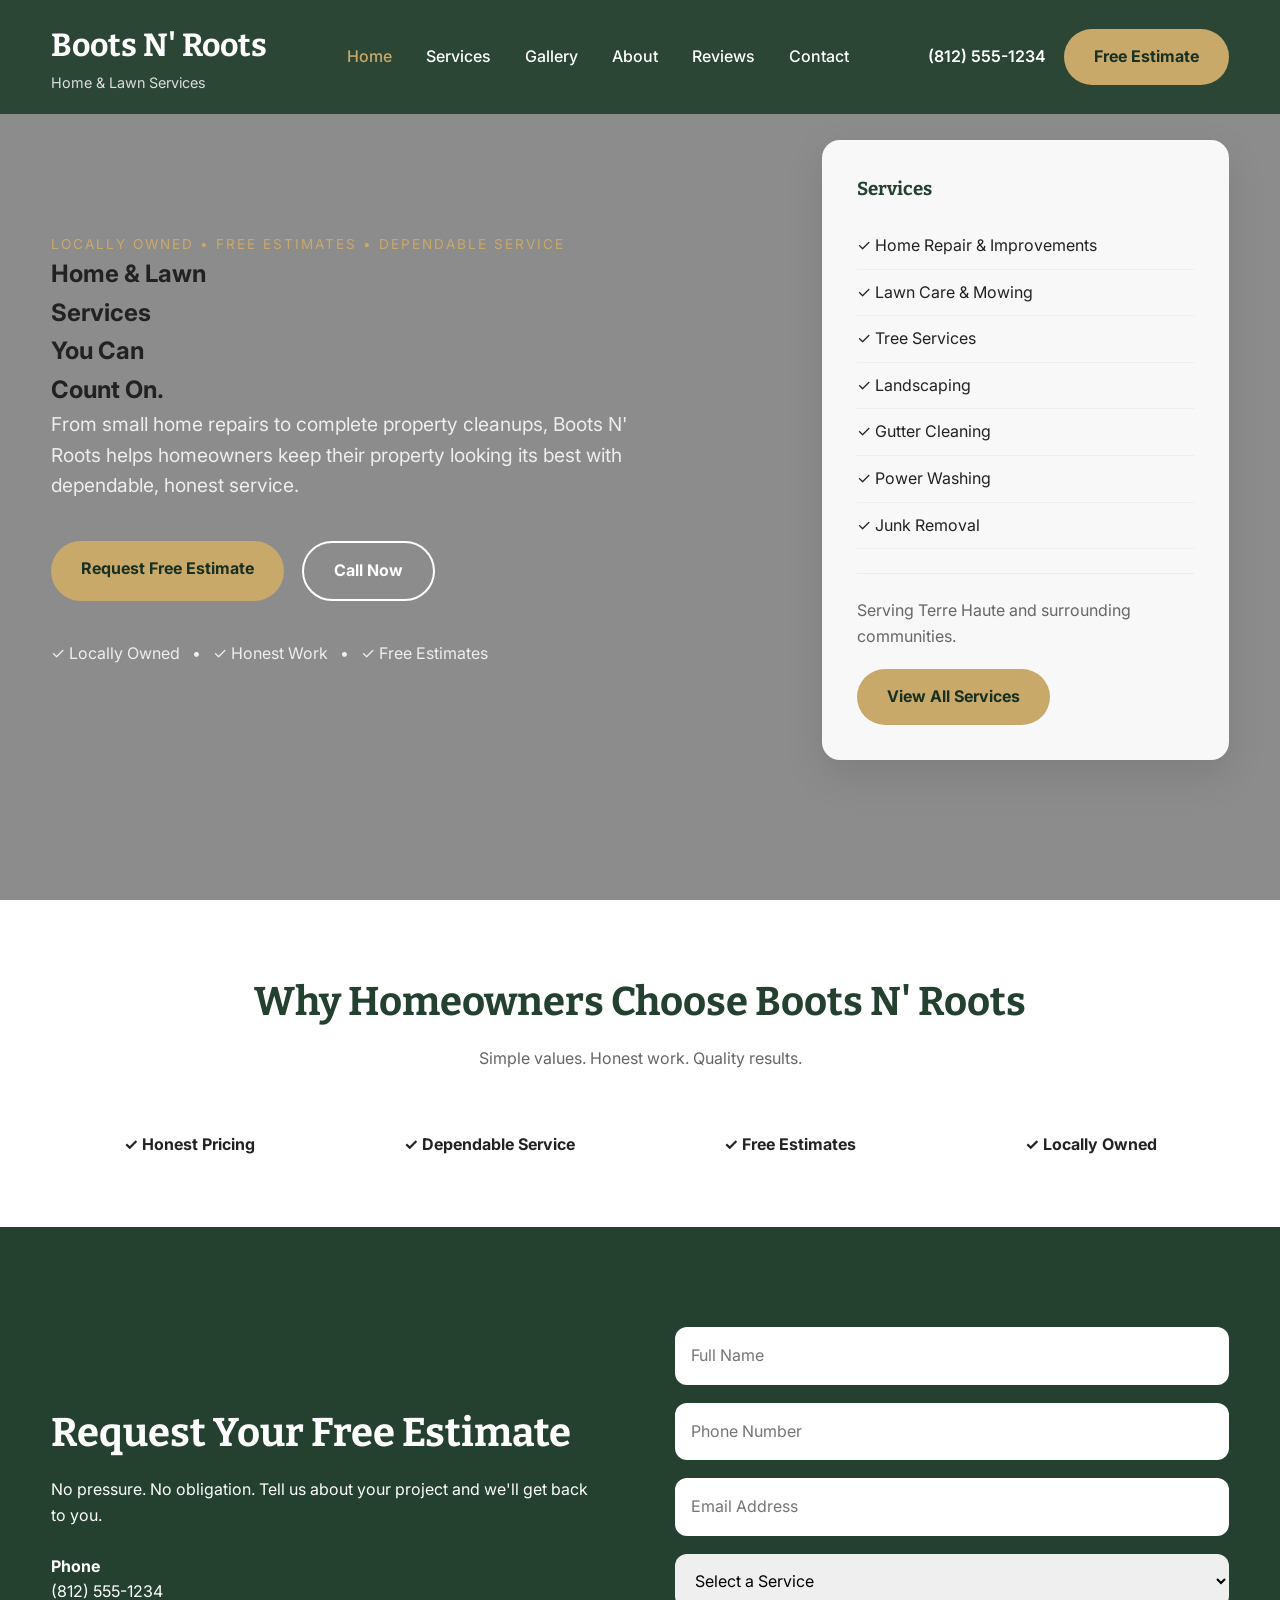
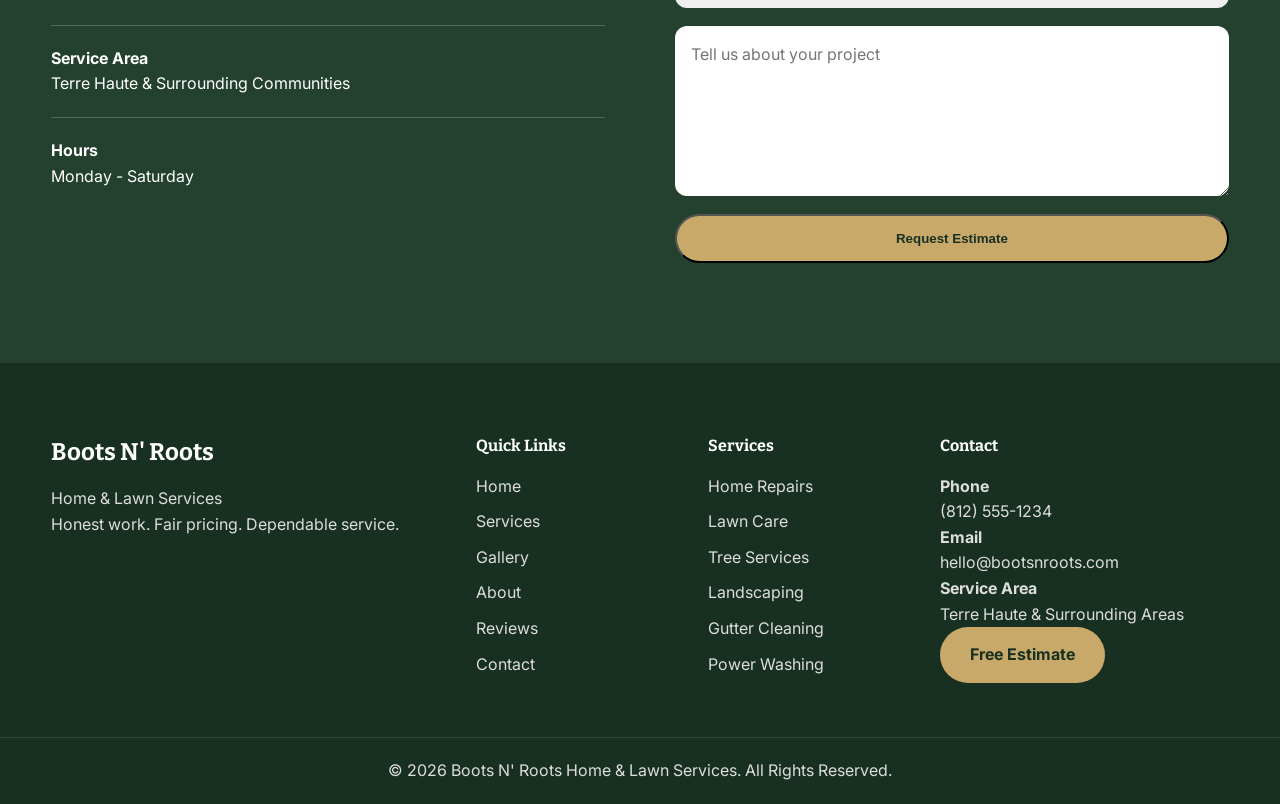
==== index.html @ 7d128d78 "Add files via upload" ====
<!DOCTYPE html>
<html lang="en">
<head>
<meta charset="UTF-8">
<meta name="viewport" content="width=device-width, initial-scale=1.0">
<title>Boots N' Roots | Home & Lawn Services</title>
<link rel="preconnect" href="https://fonts.googleapis.com">
<link rel="preconnect" href="https://fonts.gstatic.com" crossorigin>
<link href="https://fonts.googleapis.com/css2?family=Bitter:wght@500;700&family=Inter:wght@300;400;500;600;700&display=swap" rel="stylesheet">
<link rel="stylesheet" href="assets/css/style.css">
</head>
<body>

<div id="navbar"></div>

<main>

<section class="hero">
<div class="hero-overlay"></div>

<div class="container hero-grid">

<div class="hero-copy">

<p class="eyebrow">LOCALLY OWNED • FREE ESTIMATES • DEPENDABLE SERVICE</p>

<h1>Home & Lawn<br>Services<br>You Can<br>Count On.</h1>

<p class="lead">
From small home repairs to complete property cleanups, Boots N' Roots helps homeowners keep their property looking its best with dependable, honest service.
</p>

<div class="hero-actions">
<a href="#contact" class="btn">Request Free Estimate</a>
<a href="tel:8125551234" class="btn btn-outline">Call Now</a>
</div>

<div class="hero-trust">
✓ Locally Owned &nbsp; • &nbsp;
✓ Honest Work &nbsp; • &nbsp;
✓ Free Estimates
</div>

</div>

<aside class="hero-card">

<h3>Services</h3>

<ul class="service-list">
<li>✓ Home Repair & Improvements</li>
<li>✓ Lawn Care & Mowing</li>
<li>✓ Tree Services</li>
<li>✓ Landscaping</li>
<li>✓ Gutter Cleaning</li>
<li>✓ Power Washing</li>
<li>✓ Junk Removal</li>
</ul>

<hr style="margin:24px 0;border:none;border-top:1px solid #ececec;">

<p style="margin-bottom:20px;color:#666;">
Serving Terre Haute and surrounding communities.
</p>

<a class="btn" href="services.html">View All Services</a>

</aside>

</div>
</section>

<section style="padding:70px 0;background:var(--light);">
<div class="container">

<div class="section-heading">
<h2>Why Homeowners Choose Boots N' Roots</h2>
<p>Simple values. Honest work. Quality results.</p>
</div>

<div style="display:grid;grid-template-columns:repeat(auto-fit,minmax(220px,1fr));gap:24px;text-align:center;">
<div><strong>✓ Honest Pricing</strong></div>
<div><strong>✓ Dependable Service</strong></div>
<div><strong>✓ Free Estimates</strong></div>
<div><strong>✓ Locally Owned</strong></div>
</div>

</div>
</section>

<section id="contact" class="contact">
<div class="container split">

<div>

<h2>Request Your Free Estimate</h2>

<p>No pressure. No obligation. Tell us about your project and we'll get back to you.</p>

<br>

<p><strong>Phone</strong></p>
<p>(812) 555-1234</p>

<hr style="margin:20px 0;border:none;border-top:1px solid rgba(255,255,255,.2);">

<p><strong>Service Area</strong></p>
<p>Terre Haute & Surrounding Communities</p>

<hr style="margin:20px 0;border:none;border-top:1px solid rgba(255,255,255,.2);">

<p><strong>Hours</strong></p>
<p>Monday - Saturday</p>

</div>

<form>

<input type="text" placeholder="Full Name">
<input type="tel" placeholder="Phone Number">
<input type="email" placeholder="Email Address">

<select>
<option>Select a Service</option>
<option>Home Repair</option>
<option>Lawn Care</option>
<option>Tree Services</option>
<option>Landscaping</option>
<option>Power Washing</option>
<option>Gutter Cleaning</option>
<option>Junk Removal</option>
</select>

<textarea placeholder="Tell us about your project"></textarea>

<button class="btn" type="submit">Request Estimate</button>

</form>

</div>
</section>

</main>

<div id="footer"></div>

<script src="assets/js/app.js"></script>

</body>
</html>
---- assets/css/style.css ----
/* Boots N' Roots - Production CSS v2 */
/* Replace your existing style.css with this file */

:root{
--green:#23412E;
--green-dark:#183021;
--green-light:#2e5940;
--tan:#C8A96A;
--cream:#F7F4ED;
--white:#fff;
--dark:#222;
--gray:#666;
--radius:18px;
--shadow:0 15px 40px rgba(0,0,0,.10);
--max-width:1200px;
}

*{margin:0;padding:0;box-sizing:border-box}
html{scroll-behavior:smooth}
body{font-family:'Inter',sans-serif;color:var(--dark);background:var(--white);line-height:1.6}
img{display:block;max-width:100%}
a{text-decoration:none;color:inherit}
ul{list-style:none}

.container{width:min(var(--max-width),92%);margin:auto}
section{padding:100px 0}

.btn{
display:inline-block;
padding:15px 30px;
border-radius:999px;
background:var(--tan);
color:var(--green-dark);
font-weight:700;
transition:.25s;
}
.btn:hover{transform:translateY(-3px);box-shadow:var(--shadow)}
.btn-outline{background:transparent;border:2px solid #fff;color:#fff}

#navbar{
position:fixed;
top:0;
left:0;
width:100%;
z-index:1000;
background:rgba(35,65,46,.92);
backdrop-filter:blur(10px);
}

.navbar{
display:flex;
justify-content:space-between;
align-items:center;
padding:20px 0;
}

.brand h1{
font-family:'Bitter',serif;
font-size:2rem;
color:#fff;
}
.brand span{display:block;color:#ddd;font-size:.9rem}

.nav-links{
display:flex;
gap:34px;
align-items:center;
}

.nav-links a{
color:#fff;
font-weight:500;
padding:6px 0;
transition:.25s;
}

.nav-links a:hover,
.nav-links a.active{
color:var(--tan);
}

.nav-actions{
display:flex;
align-items:center;
gap:18px;
}

.phone-link{
color:#fff;
font-weight:600;
}

.menu-toggle{
display:none;
background:none;
border:none;
cursor:pointer;
}

.menu-toggle span{
display:block;
width:28px;
height:3px;
margin:5px 0;
background:#fff;
border-radius:999px;
transition:.3s;
}

.hero{
min-height:100vh;
display:flex;
align-items:center;
background:url("../images/hero.jpg") center/cover no-repeat;
position:relative;
}

.hero-overlay{
position:absolute;
inset:0;
background:rgba(0,0,0,.45);
}

.hero-grid{
position:relative;
z-index:2;
display:grid;
grid-template-columns:1.4fr .8fr;
gap:60px;
align-items:center;
}

.hero-copy h2{
font-family:'Bitter',serif;
font-size:clamp(3rem,5vw,5rem);
line-height:1.05;
color:#fff;
margin:20px 0;
}

.eyebrow{color:var(--tan);letter-spacing:2px;font-size:.85rem}
.lead{color:#eee;font-size:1.2rem;max-width:620px}
.hero-actions{display:flex;gap:18px;margin:40px 0;flex-wrap:wrap}
.hero-trust{color:#eee;margin-top:10px}

.hero-card{
background:rgba(255,255,255,.94);
backdrop-filter:blur(10px);
padding:35px;
border-radius:var(--radius);
box-shadow:var(--shadow);
}

.hero-card h3{
font-family:'Bitter',serif;
color:var(--green);
margin-bottom:18px;
}

.service-list li{padding:10px 0;border-bottom:1px solid #eee}

.section-heading{text-align:center;margin-bottom:60px}
.section-heading h2,.split h2{
font-family:'Bitter',serif;
font-size:2.5rem;
color:var(--green);
margin-bottom:12px;
}
.section-heading p{color:var(--gray)}

.services{background:var(--cream)}

.service-grid{
display:grid;
grid-template-columns:repeat(3,1fr);
gap:30px;
}

.service-card{
background:#fff;
padding:40px;
border-radius:var(--radius);
box-shadow:var(--shadow);
border-top:5px solid var(--green);
}

.service-card h3{
font-family:'Bitter',serif;
margin-bottom:15px;
color:var(--green);
}

.split{
display:grid;
grid-template-columns:1fr 1fr;
gap:70px;
align-items:center;
}

.image-placeholder img{
border-radius:var(--radius);
box-shadow:var(--shadow);
}

.check-list li{margin:12px 0}

.reviews{background:#fff}
.review-grid{
display:grid;
grid-template-columns:repeat(3,1fr);
gap:30px;
}
.review{
background:var(--cream);
padding:35px;
border-radius:var(--radius);
box-shadow:var(--shadow);
}
.stars{color:#d6a500;font-size:1.2rem;margin-bottom:15px}

.contact{
background:var(--green);
color:#fff;
}
.contact h2{color:#fff}
.contact form{
display:grid;
gap:18px;
}
input,select,textarea{
padding:16px;
border:none;
border-radius:12px;
font:inherit;
}
textarea{min-height:170px;resize:vertical}

.site-footer{
background:var(--green-dark);
color:#ddd;
padding-top:70px;
}
.footer-grid{
display:grid;
grid-template-columns:2fr 1fr 1fr 1.5fr;
gap:40px;
padding-bottom:50px;
}
.site-footer h2,.site-footer h4{
color:#fff;
font-family:'Bitter',serif;
margin-bottom:15px;
}
.footer-links li,.footer-services li{margin-bottom:10px}
.footer-bottom{
border-top:1px solid rgba(255,255,255,.1);
padding:20px 0;
text-align:center;
}

@media(max-width:900px){

.navbar{position:relative}
.menu-toggle{display:block}

.nav-links{
display:none;
position:absolute;
top:100%;
left:0;
width:100%;
background:var(--green);
flex-direction:column;
gap:0;
}

.nav-links.show{display:flex}

.nav-links a{
display:block;
padding:18px 24px;
}

.nav-actions{display:none}

.hero-grid,
.split,
.service-grid,
.review-grid,
.footer-grid{
grid-template-columns:1fr;
}

.hero{padding-top:120px}
.hero-actions{flex-direction:column}
.btn{width:100%;text-align:center}
section{padding:70px 0}

}
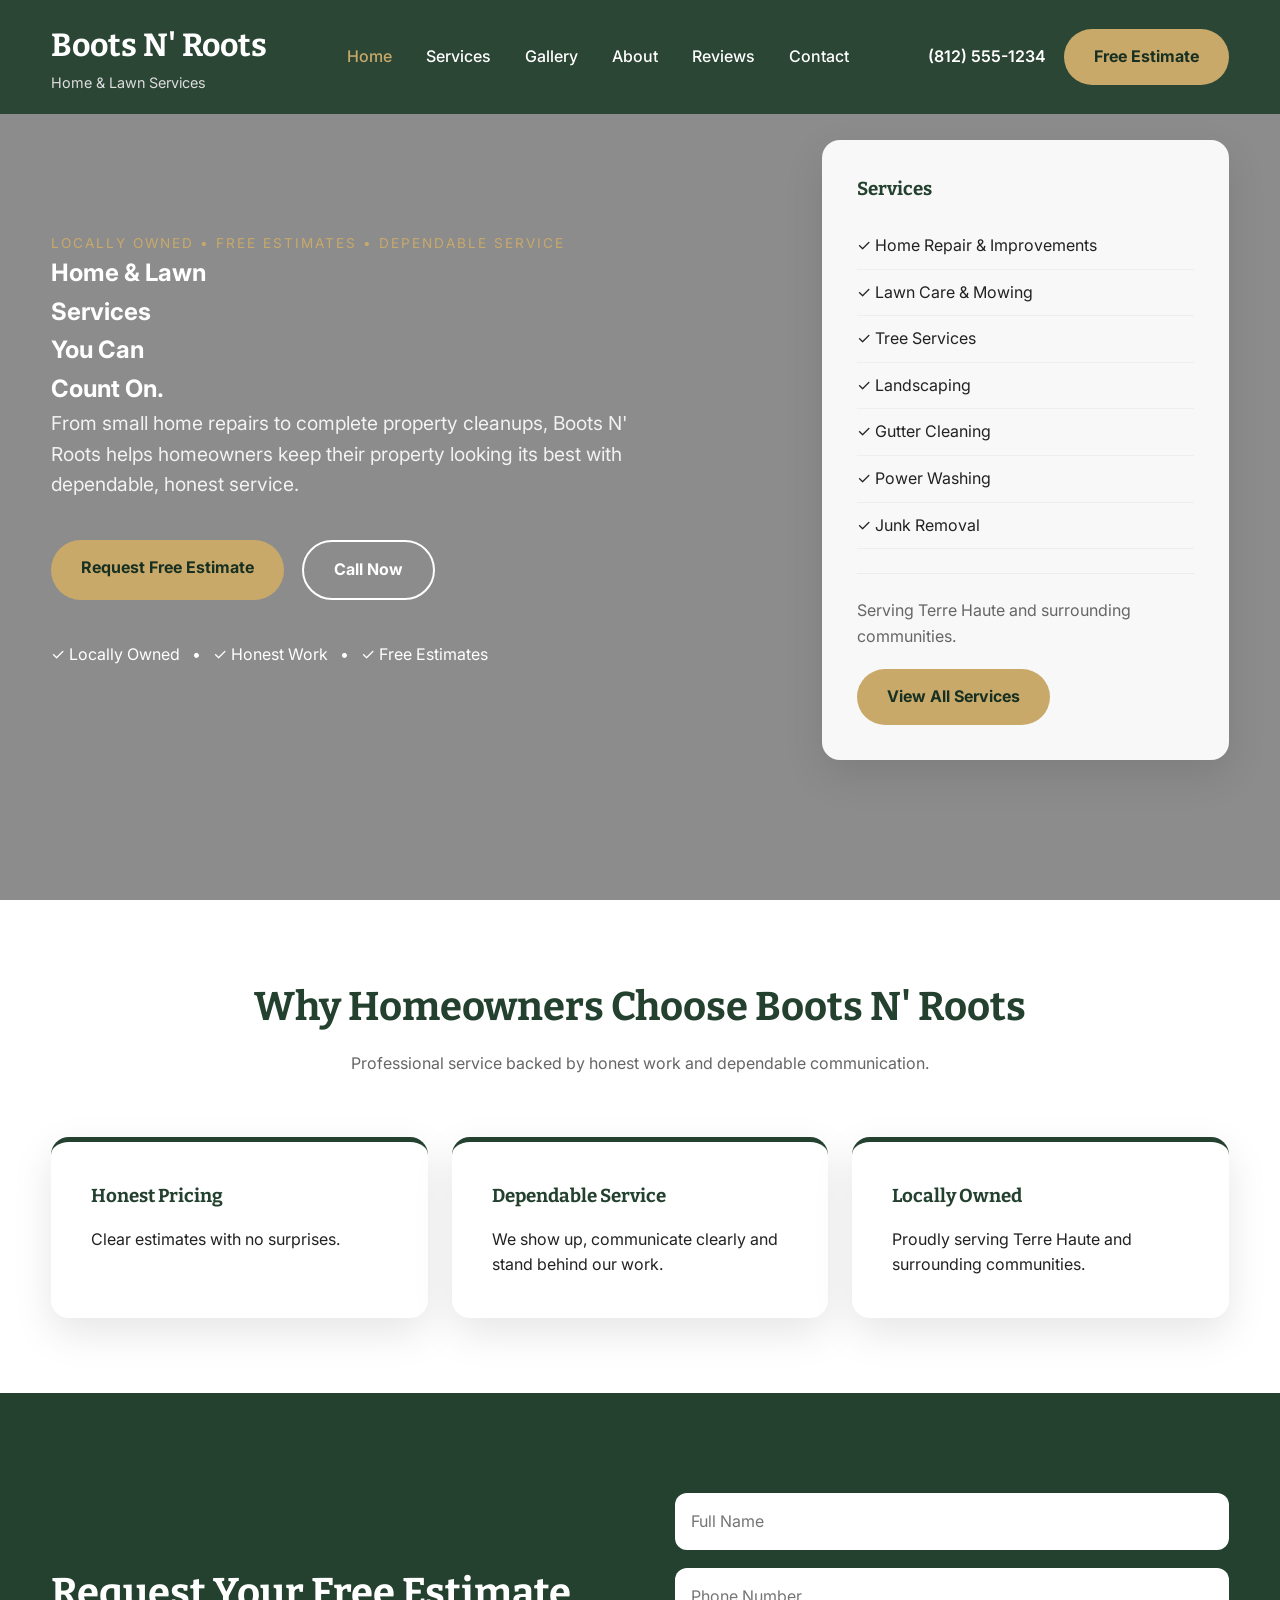
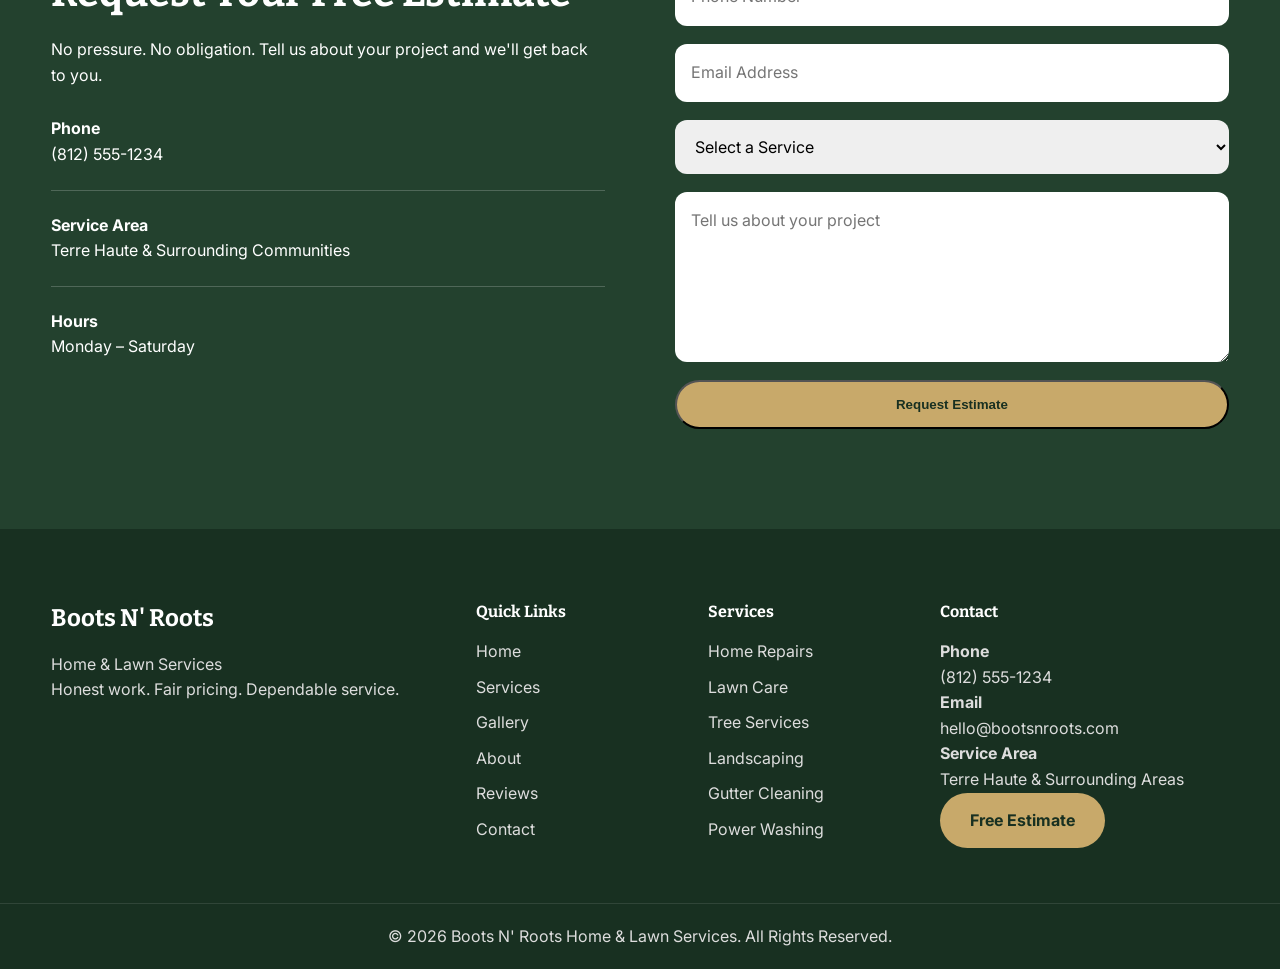
==== commit 753162e4: "Add files via upload" ====
--- a/index.html
+++ b/index.html
@@ -24,9 +24,14 @@
 
 <p class="eyebrow">LOCALLY OWNED • FREE ESTIMATES • DEPENDABLE SERVICE</p>
 
-<h1>Home & Lawn<br>Services<br>You Can<br>Count On.</h1>
+<h1 style="color:#fff;">
+Home & Lawn<br>
+Services<br>
+You Can<br>
+Count On.
+</h1>
 
-<p class="lead">
+<p class="lead" style="color:#f2f2f2;">
 From small home repairs to complete property cleanups, Boots N' Roots helps homeowners keep their property looking its best with dependable, honest service.
 </p>
 
@@ -35,7 +40,7 @@
 <a href="tel:8125551234" class="btn btn-outline">Call Now</a>
 </div>
 
-<div class="hero-trust">
+<div class="hero-trust" style="margin-top:42px;color:#fff;">
 ✓ Locally Owned &nbsp; • &nbsp;
 ✓ Honest Work &nbsp; • &nbsp;
 ✓ Free Estimates
@@ -70,19 +75,31 @@
 </div>
 </section>
 
-<section style="padding:70px 0;background:var(--light);">
+<section style="padding:75px 0;background:var(--light);">
 <div class="container">
 
 <div class="section-heading">
 <h2>Why Homeowners Choose Boots N' Roots</h2>
-<p>Simple values. Honest work. Quality results.</p>
+<p>Professional service backed by honest work and dependable communication.</p>
 </div>
 
-<div style="display:grid;grid-template-columns:repeat(auto-fit,minmax(220px,1fr));gap:24px;text-align:center;">
-<div><strong>✓ Honest Pricing</strong></div>
-<div><strong>✓ Dependable Service</strong></div>
-<div><strong>✓ Free Estimates</strong></div>
-<div><strong>✓ Locally Owned</strong></div>
+<div style="display:grid;grid-template-columns:repeat(auto-fit,minmax(220px,1fr));gap:24px;">
+
+<div class="service-card">
+<h3>Honest Pricing</h3>
+<p>Clear estimates with no surprises.</p>
+</div>
+
+<div class="service-card">
+<h3>Dependable Service</h3>
+<p>We show up, communicate clearly and stand behind our work.</p>
+</div>
+
+<div class="service-card">
+<h3>Locally Owned</h3>
+<p>Proudly serving Terre Haute and surrounding communities.</p>
+</div>
+
 </div>
 
 </div>
@@ -95,29 +112,28 @@
 
 <h2>Request Your Free Estimate</h2>
 
-<p>No pressure. No obligation. Tell us about your project and we'll get back to you.</p>
+<p style="margin-bottom:28px;">
+No pressure. No obligation. Tell us about your project and we'll get back to you.
+</p>
 
-<br>
+<p><strong>Phone</strong><br>(812) 555-1234</p>
 
-<p><strong>Phone</strong></p>
-<p>(812) 555-1234</p>
+<hr style="margin:22px 0;border:none;border-top:1px solid rgba(255,255,255,.2);">
 
-<hr style="margin:20px 0;border:none;border-top:1px solid rgba(255,255,255,.2);">
+<p><strong>Service Area</strong><br>Terre Haute & Surrounding Communities</p>
 
-<p><strong>Service Area</strong></p>
-<p>Terre Haute & Surrounding Communities</p>
+<hr style="margin:22px 0;border:none;border-top:1px solid rgba(255,255,255,.2);">
 
-<hr style="margin:20px 0;border:none;border-top:1px solid rgba(255,255,255,.2);">
-
-<p><strong>Hours</strong></p>
-<p>Monday - Saturday</p>
+<p><strong>Hours</strong><br>Monday – Saturday</p>
 
 </div>
 
 <form>
 
 <input type="text" placeholder="Full Name">
+
 <input type="tel" placeholder="Phone Number">
+
 <input type="email" placeholder="Email Address">
 
 <select>
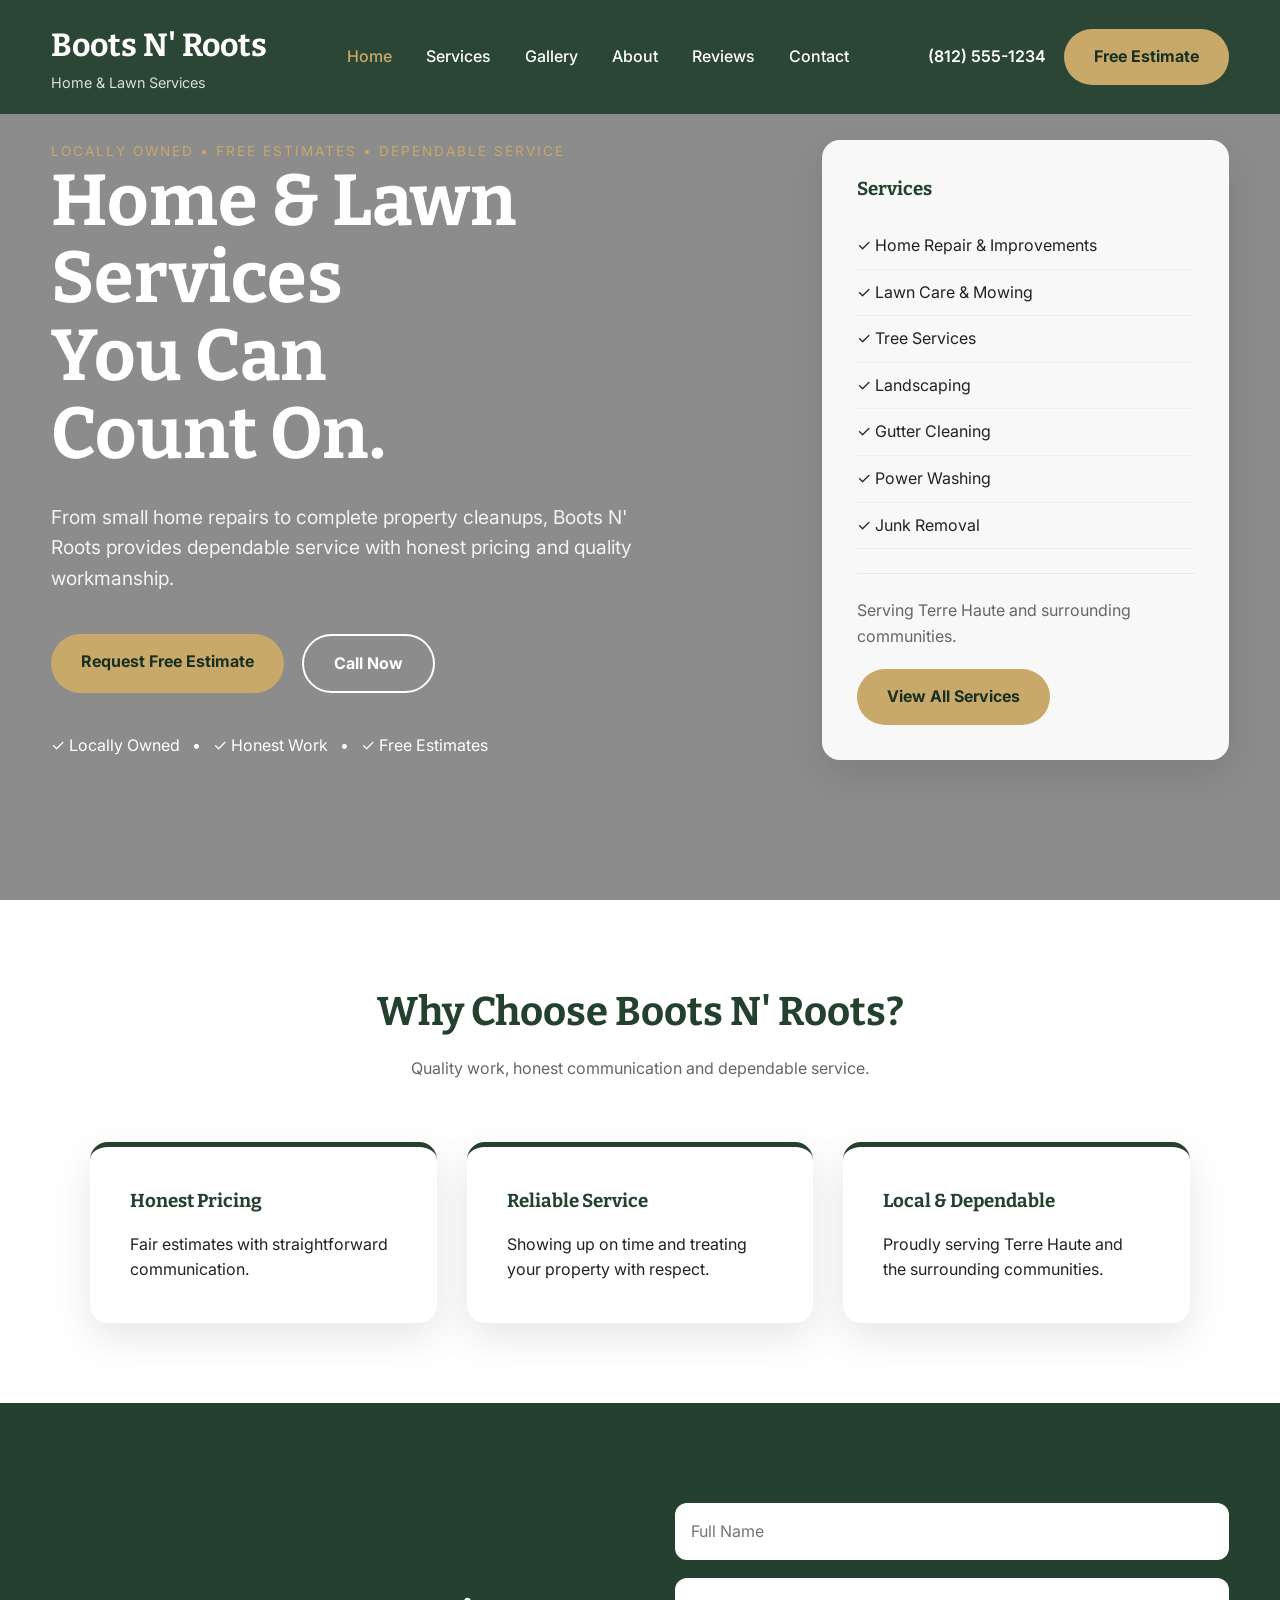
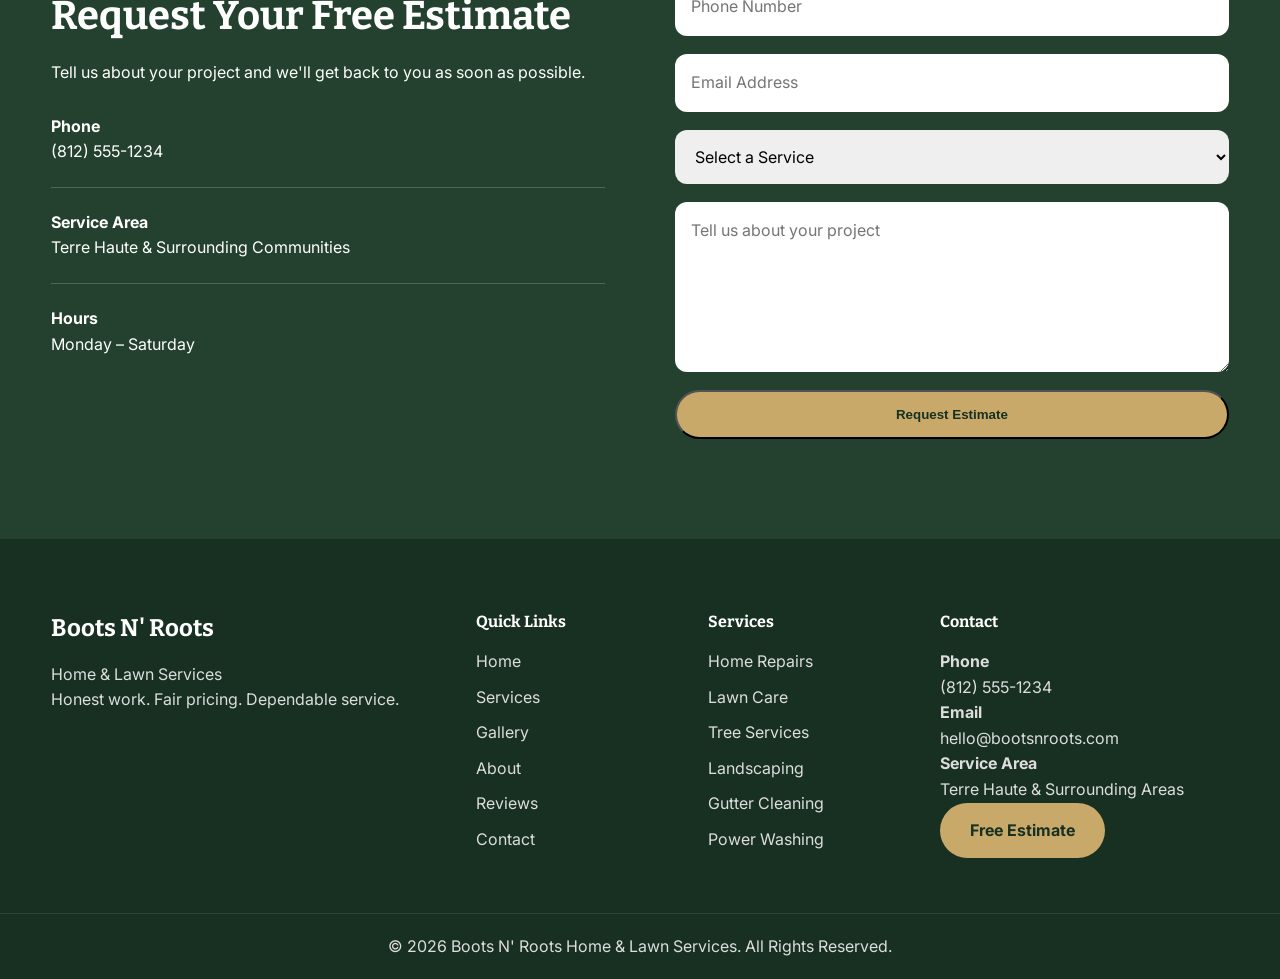
==== commit 23c7ce20: "Add files via upload" ====
--- a/index.html
+++ b/index.html
@@ -24,15 +24,15 @@
 
 <p class="eyebrow">LOCALLY OWNED • FREE ESTIMATES • DEPENDABLE SERVICE</p>
 
-<h1 style="color:#fff;">
+<h1 style="font-family:'Bitter',serif;color:#fff;font-size:4.5rem;line-height:1.08;margin-bottom:28px;">
 Home & Lawn<br>
 Services<br>
 You Can<br>
 Count On.
 </h1>
 
-<p class="lead" style="color:#f2f2f2;">
-From small home repairs to complete property cleanups, Boots N' Roots helps homeowners keep their property looking its best with dependable, honest service.
+<p class="lead" style="color:#f3f3f3;max-width:620px;">
+From small home repairs to complete property cleanups, Boots N' Roots provides dependable service with honest pricing and quality workmanship.
 </p>
 
 <div class="hero-actions">
@@ -40,7 +40,7 @@
 <a href="tel:8125551234" class="btn btn-outline">Call Now</a>
 </div>
 
-<div class="hero-trust" style="margin-top:42px;color:#fff;">
+<div class="hero-trust" style="margin-top:38px;color:#fff;">
 ✓ Locally Owned &nbsp; • &nbsp;
 ✓ Honest Work &nbsp; • &nbsp;
 ✓ Free Estimates
@@ -50,7 +50,7 @@
 
 <aside class="hero-card">
 
-<h3>Services</h3>
+<h3 style="font-family:'Bitter',serif;color:var(--green);">Services</h3>
 
 <ul class="service-list">
 <li>✓ Home Repair & Improvements</li>
@@ -62,43 +62,43 @@
 <li>✓ Junk Removal</li>
 </ul>
 
-<hr style="margin:24px 0;border:none;border-top:1px solid #ececec;">
+<hr style="margin:24px 0;border:none;border-top:1px solid #e8e8e8;">
 
-<p style="margin-bottom:20px;color:#666;">
+<p style="color:#666;margin-bottom:20px;">
 Serving Terre Haute and surrounding communities.
 </p>
 
-<a class="btn" href="services.html">View All Services</a>
+<a href="services.html" class="btn">View All Services</a>
 
 </aside>
 
 </div>
 </section>
 
-<section style="padding:75px 0;background:var(--light);">
-<div class="container">
+<section style="padding:80px 0;background:var(--light);">
+<div class="container" style="max-width:1100px;">
 
 <div class="section-heading">
-<h2>Why Homeowners Choose Boots N' Roots</h2>
-<p>Professional service backed by honest work and dependable communication.</p>
+<h2 style="font-family:'Bitter',serif;color:var(--green);">Why Choose Boots N' Roots?</h2>
+<p>Quality work, honest communication and dependable service.</p>
 </div>
 
-<div style="display:grid;grid-template-columns:repeat(auto-fit,minmax(220px,1fr));gap:24px;">
+<div class="service-grid">
 
-<div class="service-card">
+<article class="service-card">
 <h3>Honest Pricing</h3>
-<p>Clear estimates with no surprises.</p>
-</div>
+<p>Fair estimates with straightforward communication.</p>
+</article>
 
-<div class="service-card">
-<h3>Dependable Service</h3>
-<p>We show up, communicate clearly and stand behind our work.</p>
-</div>
+<article class="service-card">
+<h3>Reliable Service</h3>
+<p>Showing up on time and treating your property with respect.</p>
+</article>
 
-<div class="service-card">
-<h3>Locally Owned</h3>
-<p>Proudly serving Terre Haute and surrounding communities.</p>
-</div>
+<article class="service-card">
+<h3>Local & Dependable</h3>
+<p>Proudly serving Terre Haute and the surrounding communities.</p>
+</article>
 
 </div>
 
@@ -109,11 +109,10 @@
 <div class="container split">
 
 <div>
-
-<h2>Request Your Free Estimate</h2>
+<h2 style="font-family:'Bitter',serif;">Request Your Free Estimate</h2>
 
 <p style="margin-bottom:28px;">
-No pressure. No obligation. Tell us about your project and we'll get back to you.
+Tell us about your project and we'll get back to you as soon as possible.
 </p>
 
 <p><strong>Phone</strong><br>(812) 555-1234</p>
@@ -129,11 +128,8 @@
 </div>
 
 <form>
-
 <input type="text" placeholder="Full Name">
-
 <input type="tel" placeholder="Phone Number">
-
 <input type="email" placeholder="Email Address">
 
 <select>
@@ -150,7 +146,6 @@
 <textarea placeholder="Tell us about your project"></textarea>
 
 <button class="btn" type="submit">Request Estimate</button>
-
 </form>
 
 </div>
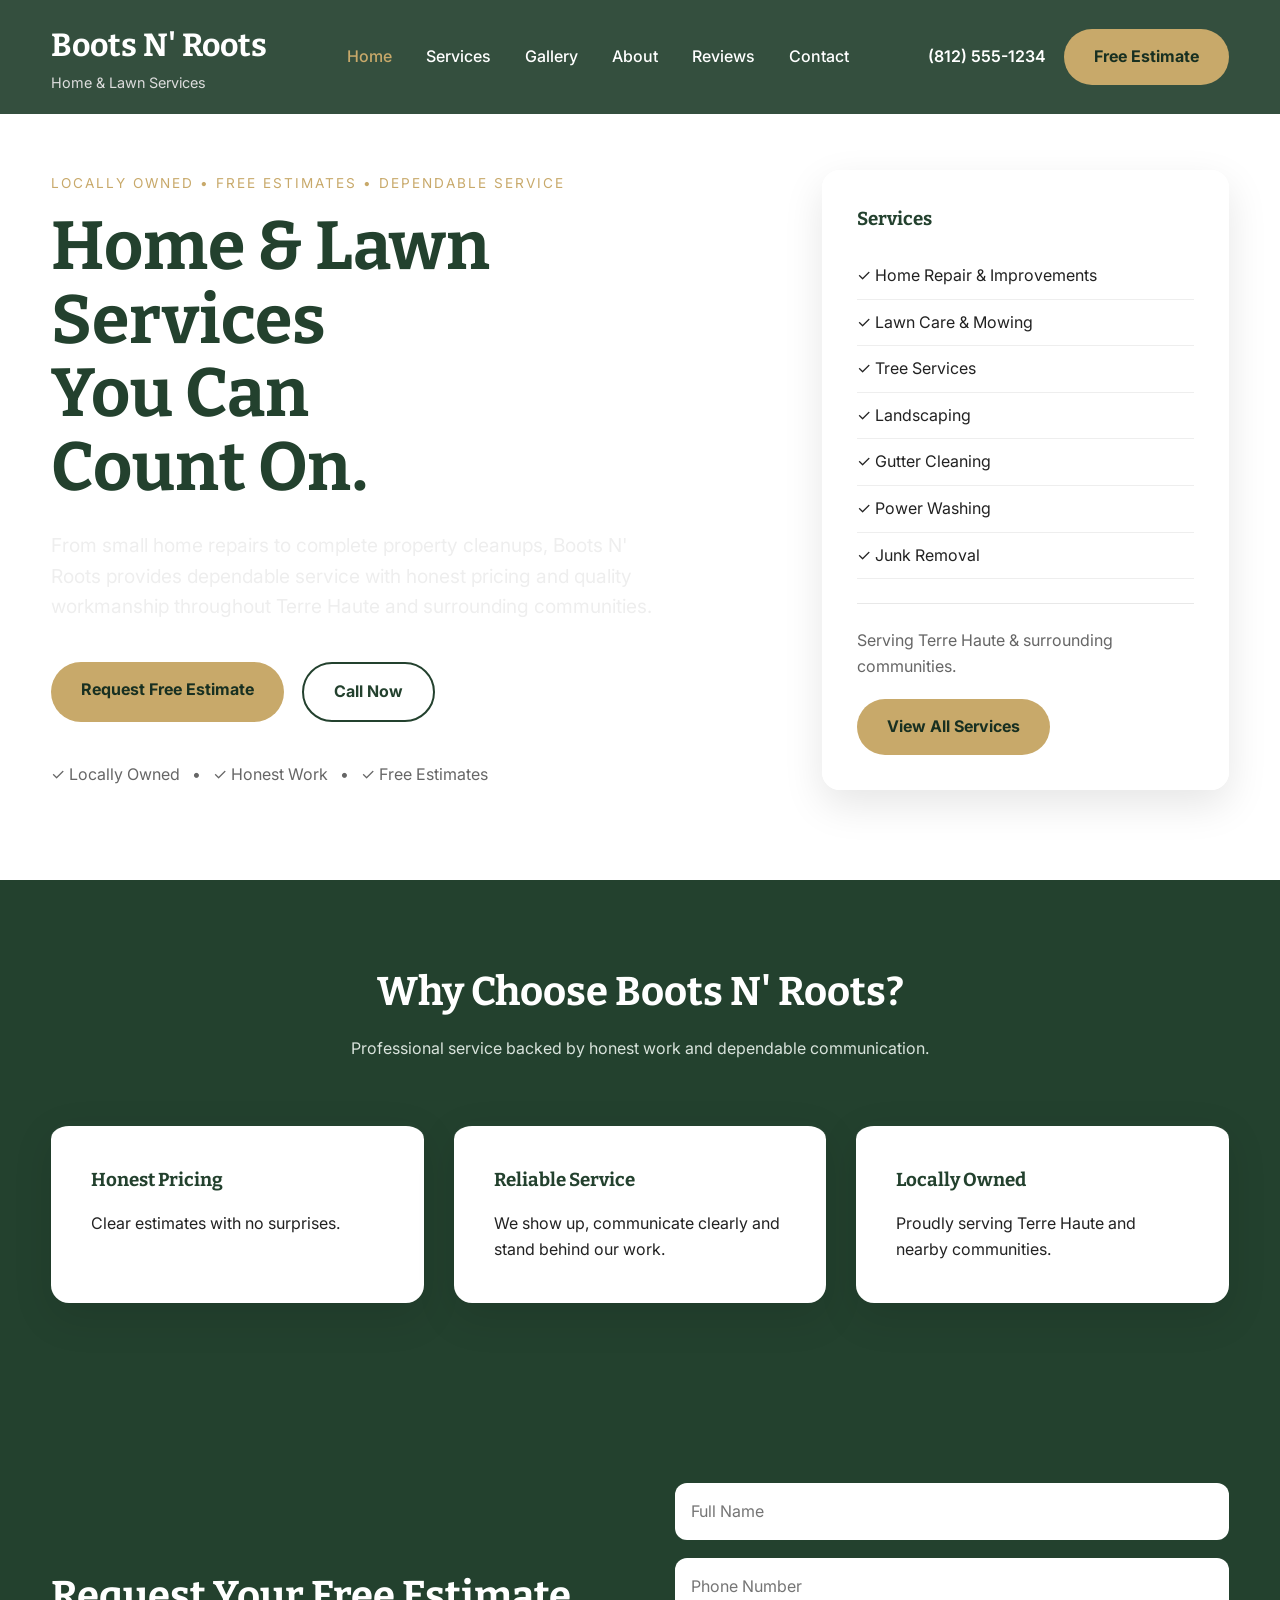
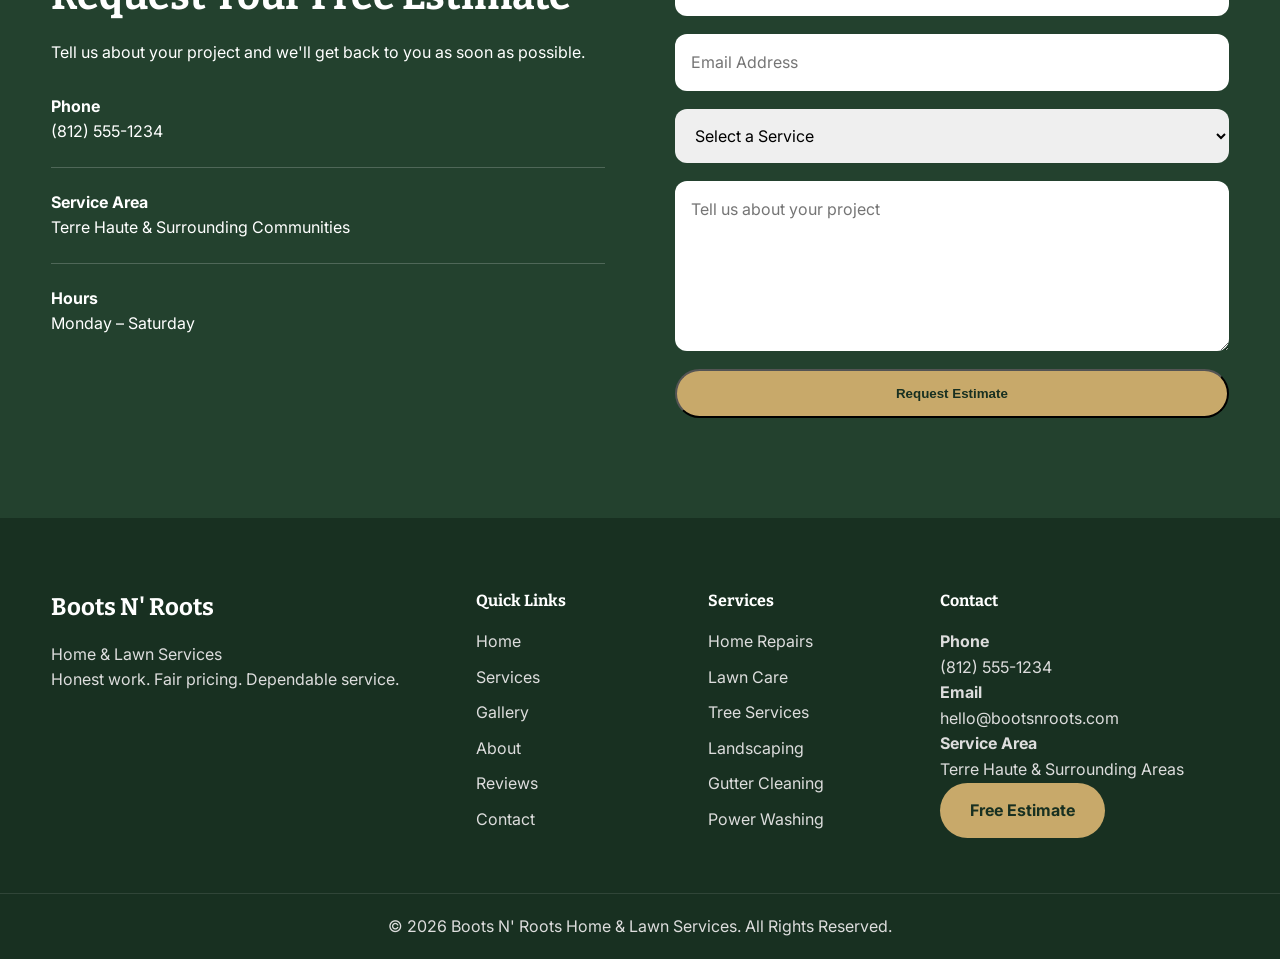
==== commit 05158d53: "Add files via upload" ====
--- a/index.html
+++ b/index.html
@@ -15,32 +15,30 @@
 
 <main>
 
-<section class="hero">
-<div class="hero-overlay"></div>
-
+<section style="padding:170px 0 90px;background:var(--light);">
 <div class="container hero-grid">
 
 <div class="hero-copy">
 
 <p class="eyebrow">LOCALLY OWNED • FREE ESTIMATES • DEPENDABLE SERVICE</p>
 
-<h1 style="font-family:'Bitter',serif;color:#fff;font-size:4.5rem;line-height:1.08;margin-bottom:28px;">
+<h1 style="font-family:'Bitter',serif;font-size:4.25rem;line-height:1.08;color:var(--green);margin:16px 0 26px;">
 Home & Lawn<br>
 Services<br>
 You Can<br>
 Count On.
 </h1>
 
-<p class="lead" style="color:#f3f3f3;max-width:620px;">
-From small home repairs to complete property cleanups, Boots N' Roots provides dependable service with honest pricing and quality workmanship.
+<p class="lead" style="max-width:620px;">
+From small home repairs to complete property cleanups, Boots N' Roots provides dependable service with honest pricing and quality workmanship throughout Terre Haute and surrounding communities.
 </p>
 
 <div class="hero-actions">
 <a href="#contact" class="btn">Request Free Estimate</a>
-<a href="tel:8125551234" class="btn btn-outline">Call Now</a>
+<a href="tel:8125551234" class="btn btn-outline" style="color:var(--green);border-color:var(--green);">Call Now</a>
 </div>
 
-<div class="hero-trust" style="margin-top:38px;color:#fff;">
+<div class="hero-trust" style="margin-top:34px;color:var(--gray);">
 ✓ Locally Owned &nbsp; • &nbsp;
 ✓ Honest Work &nbsp; • &nbsp;
 ✓ Free Estimates
@@ -49,8 +47,7 @@
 </div>
 
 <aside class="hero-card">
-
-<h3 style="font-family:'Bitter',serif;color:var(--green);">Services</h3>
+<h3>Services</h3>
 
 <ul class="service-list">
 <li>✓ Home Repair & Improvements</li>
@@ -65,39 +62,38 @@
 <hr style="margin:24px 0;border:none;border-top:1px solid #e8e8e8;">
 
 <p style="color:#666;margin-bottom:20px;">
-Serving Terre Haute and surrounding communities.
+Serving Terre Haute & surrounding communities.
 </p>
 
 <a href="services.html" class="btn">View All Services</a>
-
 </aside>
 
 </div>
 </section>
 
-<section style="padding:80px 0;background:var(--light);">
-<div class="container" style="max-width:1100px;">
+<section style="padding:80px 0;background:var(--green);">
+<div class="container">
 
 <div class="section-heading">
-<h2 style="font-family:'Bitter',serif;color:var(--green);">Why Choose Boots N' Roots?</h2>
-<p>Quality work, honest communication and dependable service.</p>
+<h2 style="color:#fff;font-family:'Bitter',serif;">Why Choose Boots N' Roots?</h2>
+<p style="color:#d9e3dc;">Professional service backed by honest work and dependable communication.</p>
 </div>
 
 <div class="service-grid">
 
 <article class="service-card">
 <h3>Honest Pricing</h3>
-<p>Fair estimates with straightforward communication.</p>
+<p>Clear estimates with no surprises.</p>
 </article>
 
 <article class="service-card">
 <h3>Reliable Service</h3>
-<p>Showing up on time and treating your property with respect.</p>
+<p>We show up, communicate clearly and stand behind our work.</p>
 </article>
 
 <article class="service-card">
-<h3>Local & Dependable</h3>
-<p>Proudly serving Terre Haute and the surrounding communities.</p>
+<h3>Locally Owned</h3>
+<p>Proudly serving Terre Haute and nearby communities.</p>
 </article>
 
 </div>
@@ -110,21 +106,13 @@
 
 <div>
 <h2 style="font-family:'Bitter',serif;">Request Your Free Estimate</h2>
-
-<p style="margin-bottom:28px;">
-Tell us about your project and we'll get back to you as soon as possible.
-</p>
+<p style="margin-bottom:28px;">Tell us about your project and we'll get back to you as soon as possible.</p>
 
 <p><strong>Phone</strong><br>(812) 555-1234</p>
-
 <hr style="margin:22px 0;border:none;border-top:1px solid rgba(255,255,255,.2);">
-
 <p><strong>Service Area</strong><br>Terre Haute & Surrounding Communities</p>
-
 <hr style="margin:22px 0;border:none;border-top:1px solid rgba(255,255,255,.2);">
-
 <p><strong>Hours</strong><br>Monday – Saturday</p>
-
 </div>
 
 <form>
@@ -144,7 +132,6 @@
 </select>
 
 <textarea placeholder="Tell us about your project"></textarea>
-
 <button class="btn" type="submit">Request Estimate</button>
 </form>
 
@@ -156,6 +143,5 @@
 <div id="footer"></div>
 
 <script src="assets/js/app.js"></script>
-
 </body>
 </html>
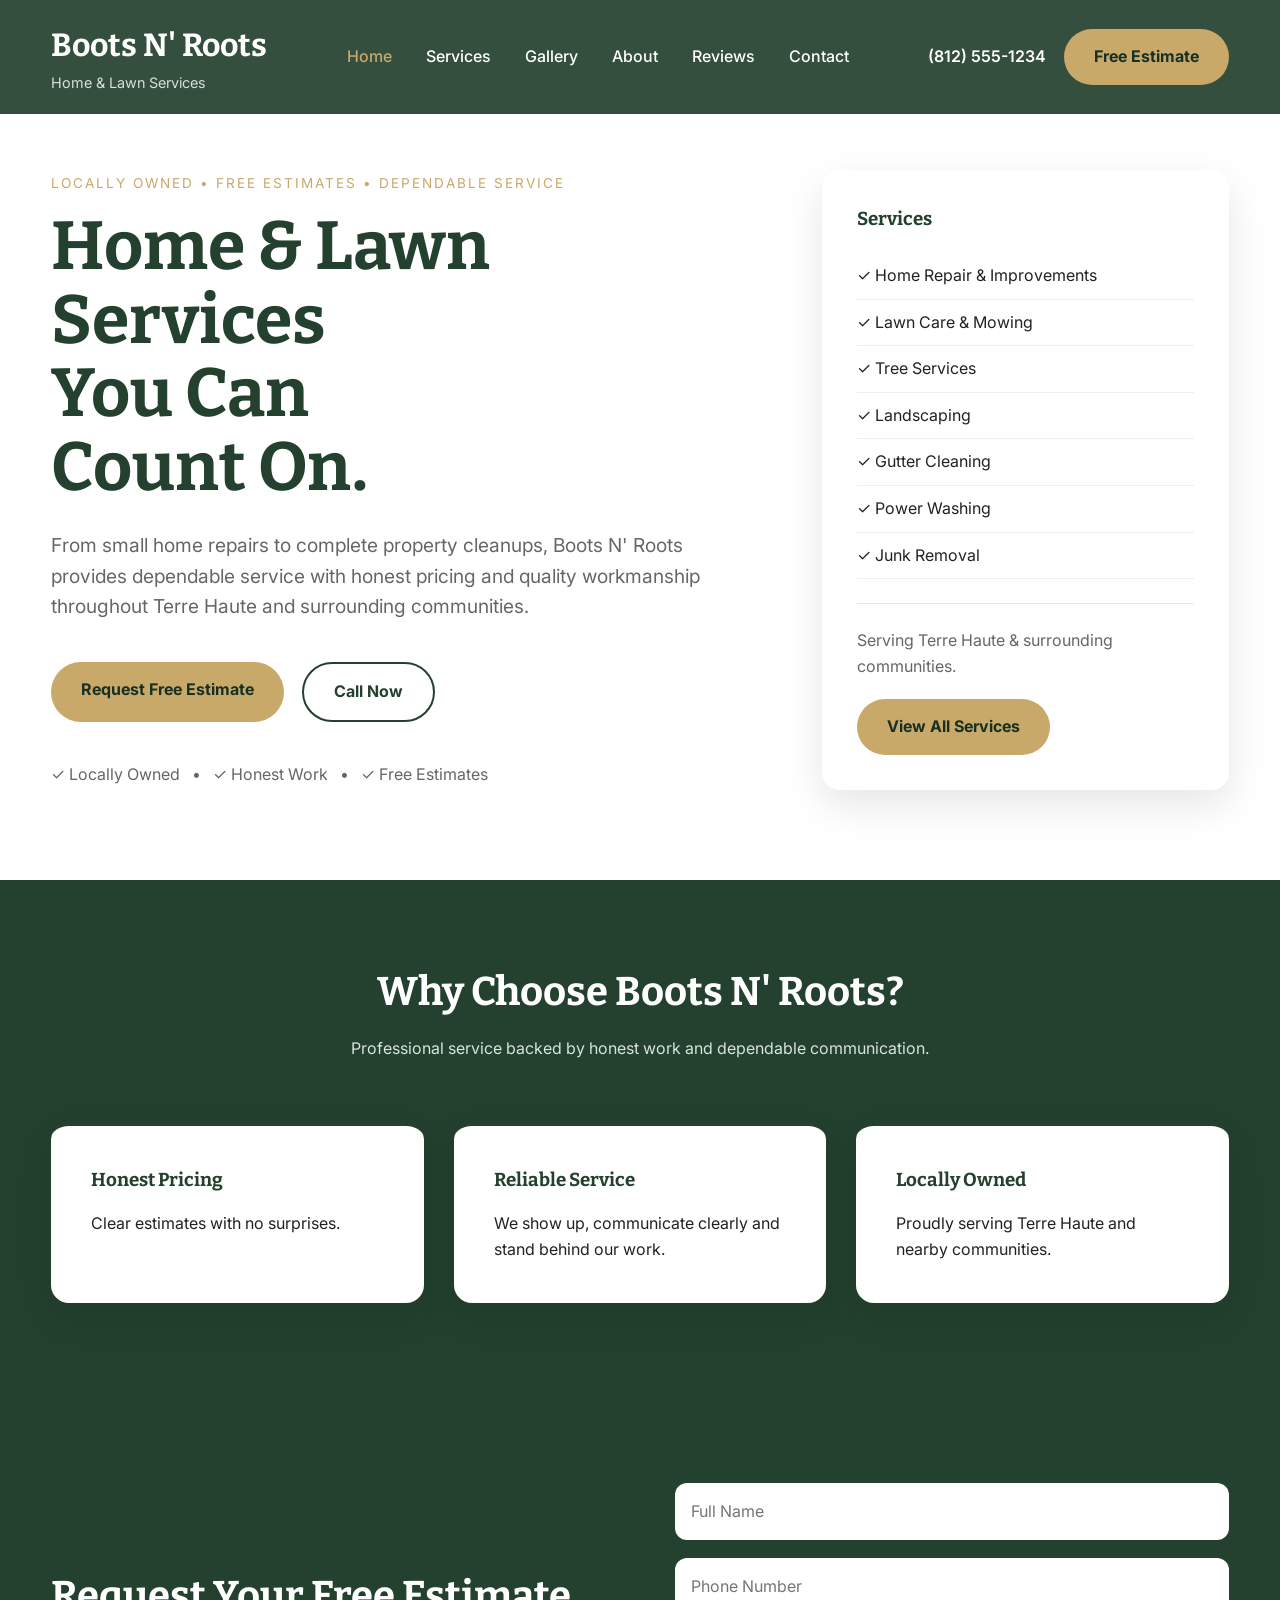
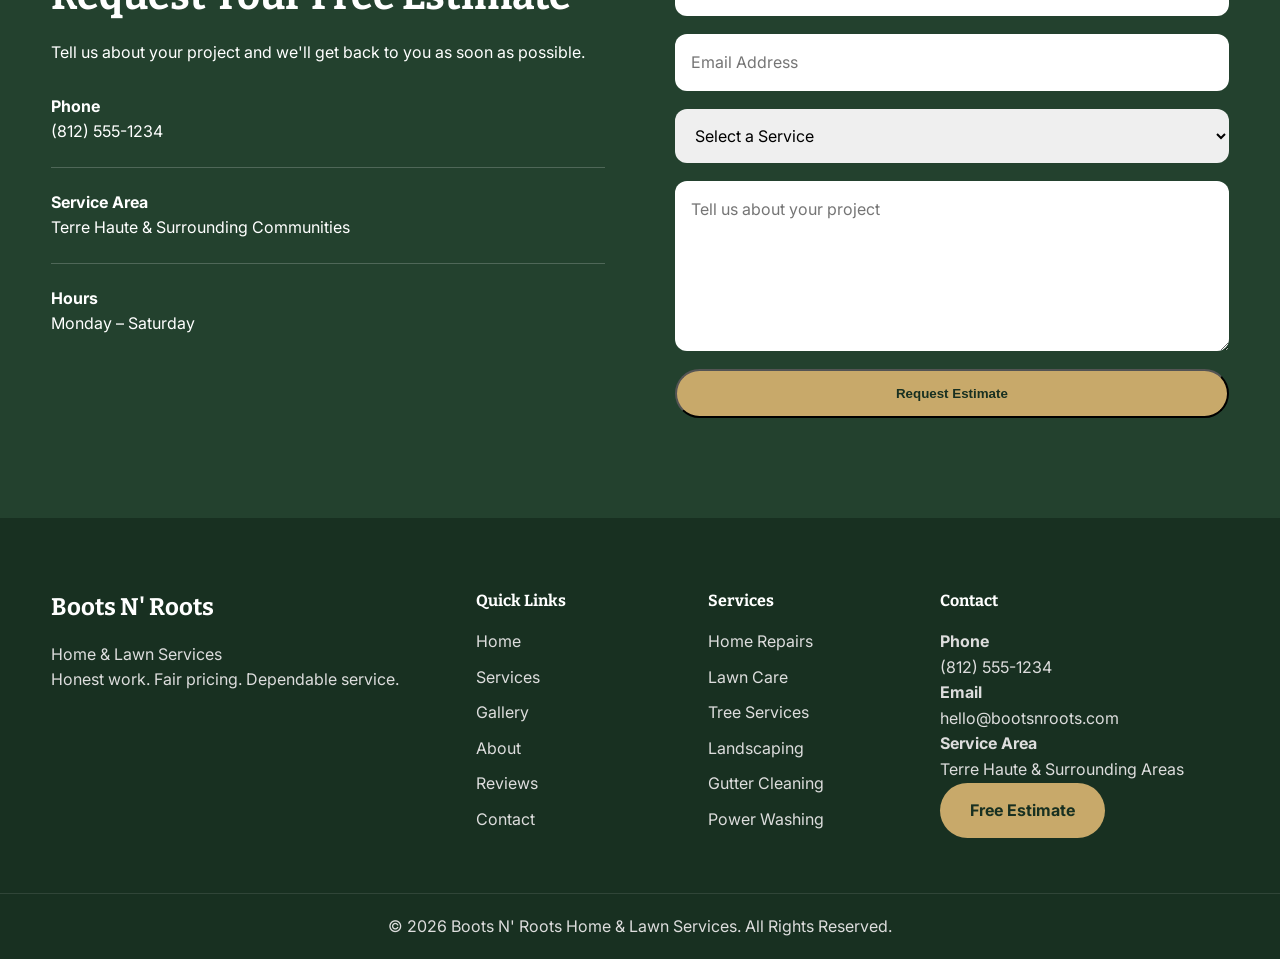
==== commit 79cfa2b5: "Add files via upload" ====
--- a/index.html
+++ b/index.html
@@ -29,7 +29,7 @@
 Count On.
 </h1>
 
-<p class="lead" style="max-width:620px;">
+<p class="lead" style="color:var(--gray);max-width:720px;">
 From small home repairs to complete property cleanups, Boots N' Roots provides dependable service with honest pricing and quality workmanship throughout Terre Haute and surrounding communities.
 </p>
 
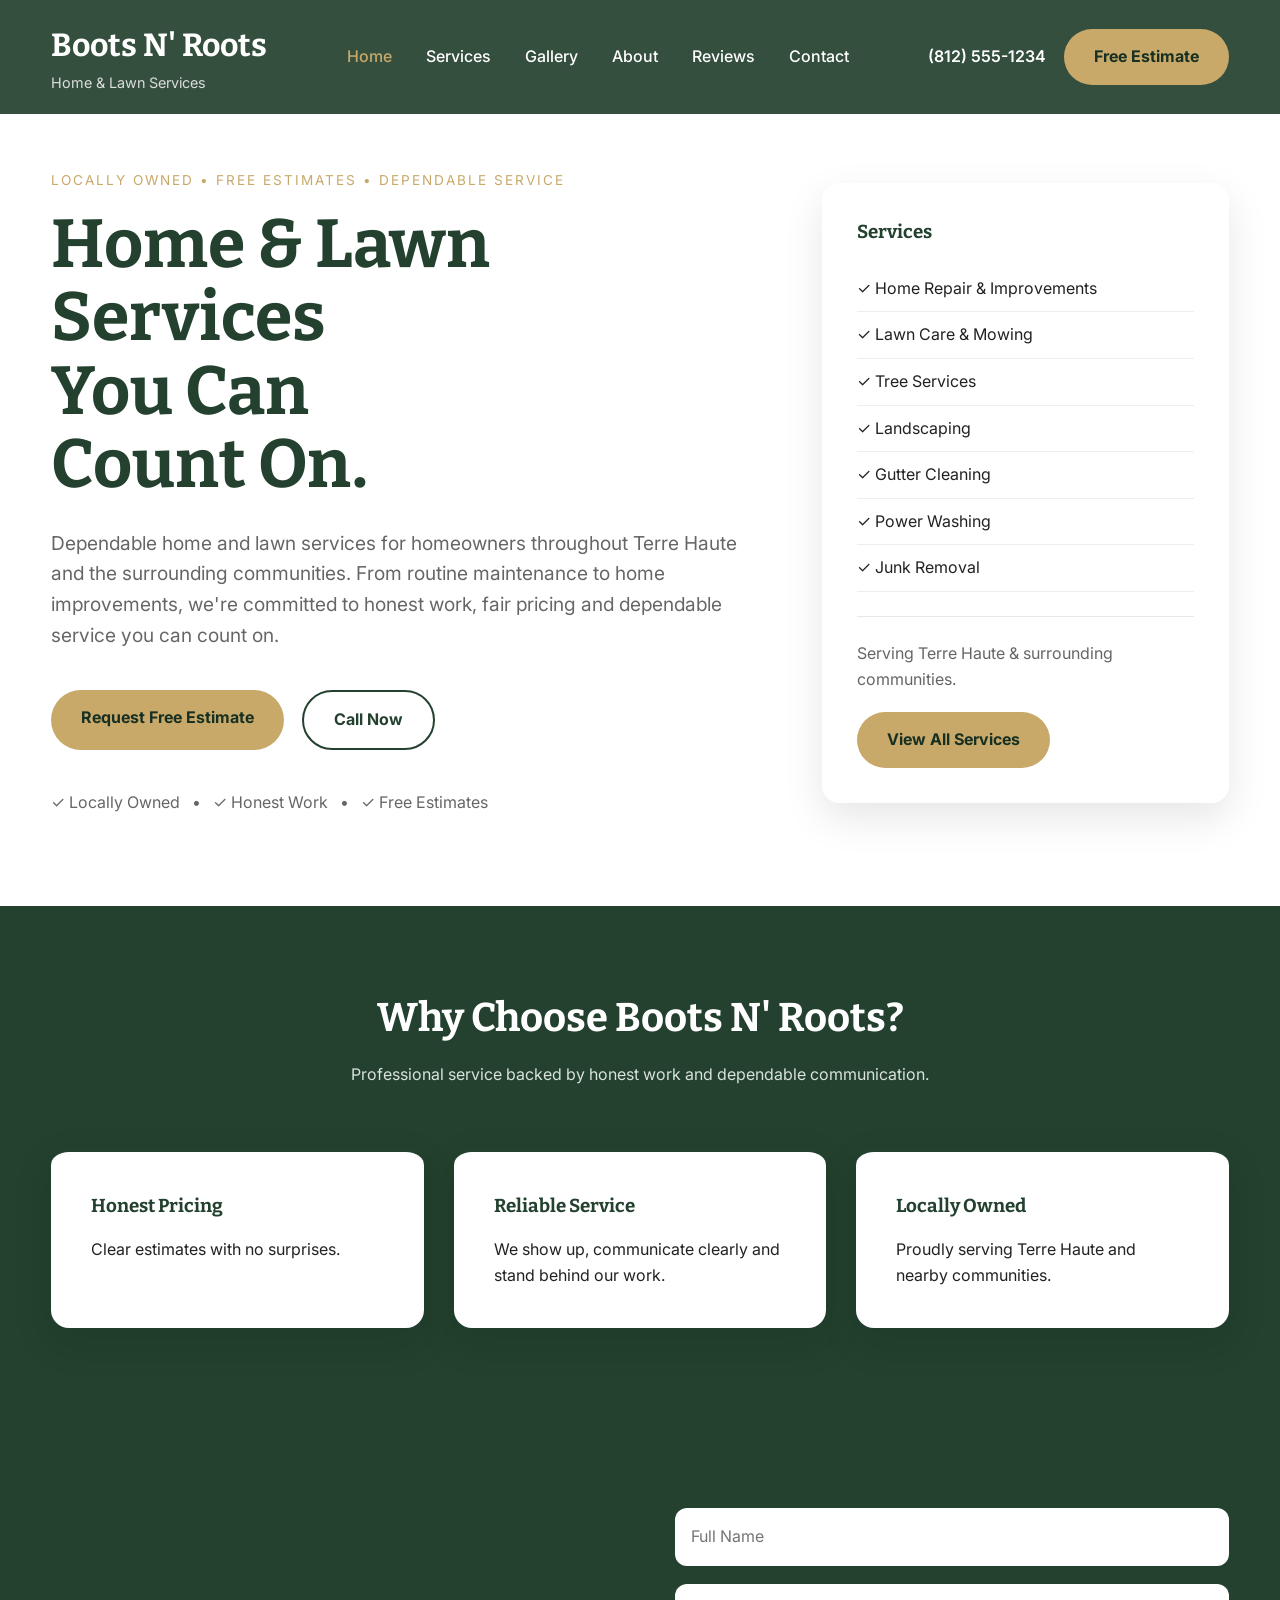
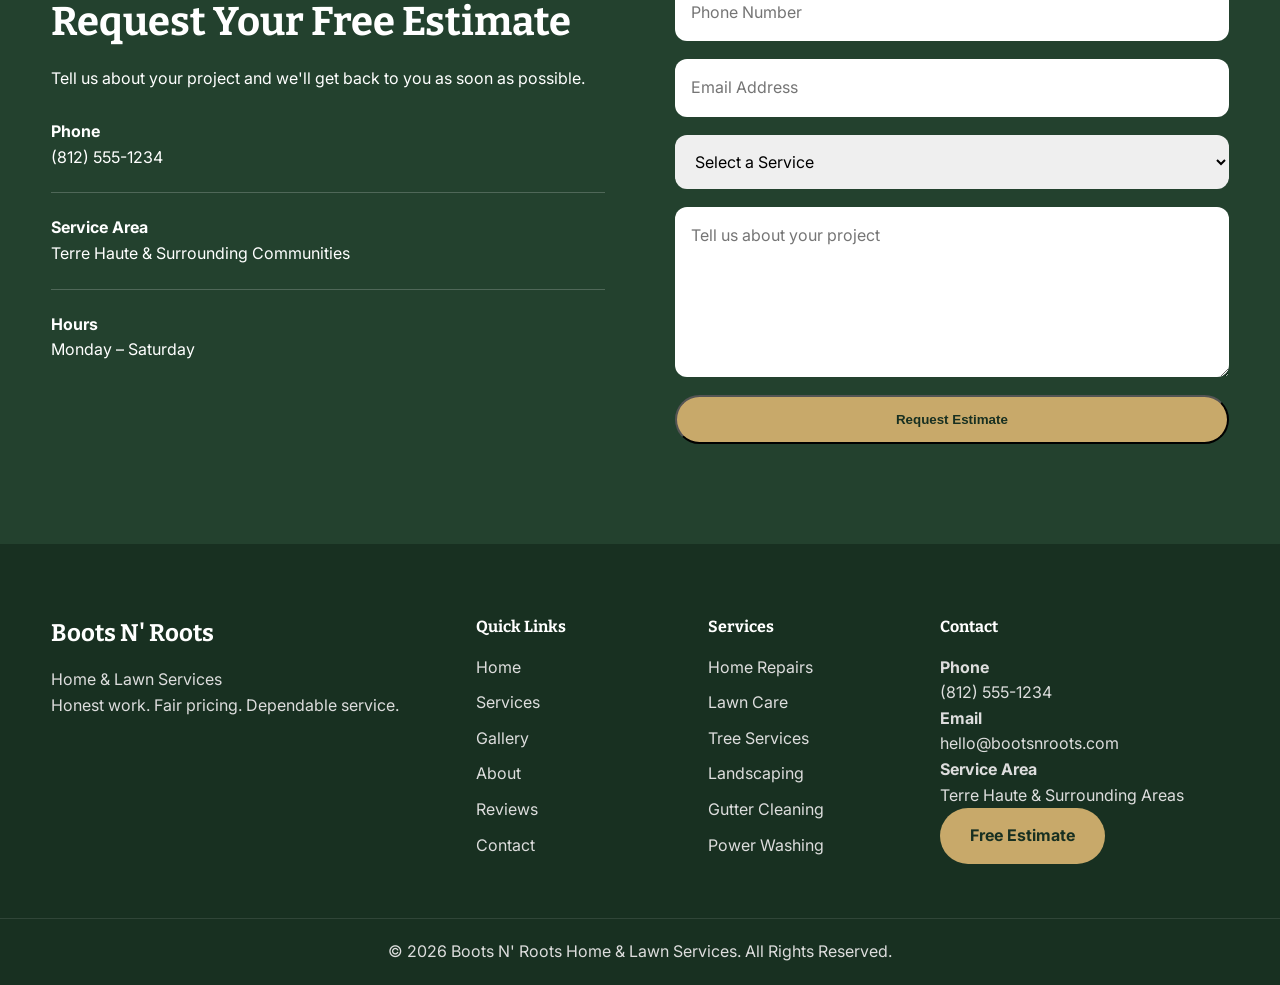
==== commit 50cd9633: "Add files via upload" ====
--- a/index.html
+++ b/index.html
@@ -30,7 +30,7 @@
 </h1>
 
 <p class="lead" style="color:var(--gray);max-width:720px;">
-From small home repairs to complete property cleanups, Boots N' Roots provides dependable service with honest pricing and quality workmanship throughout Terre Haute and surrounding communities.
+Dependable home and lawn services for homeowners throughout Terre Haute and the surrounding communities. From routine maintenance to home improvements, we're committed to honest work, fair pricing and dependable service you can count on.
 </p>
 
 <div class="hero-actions">
